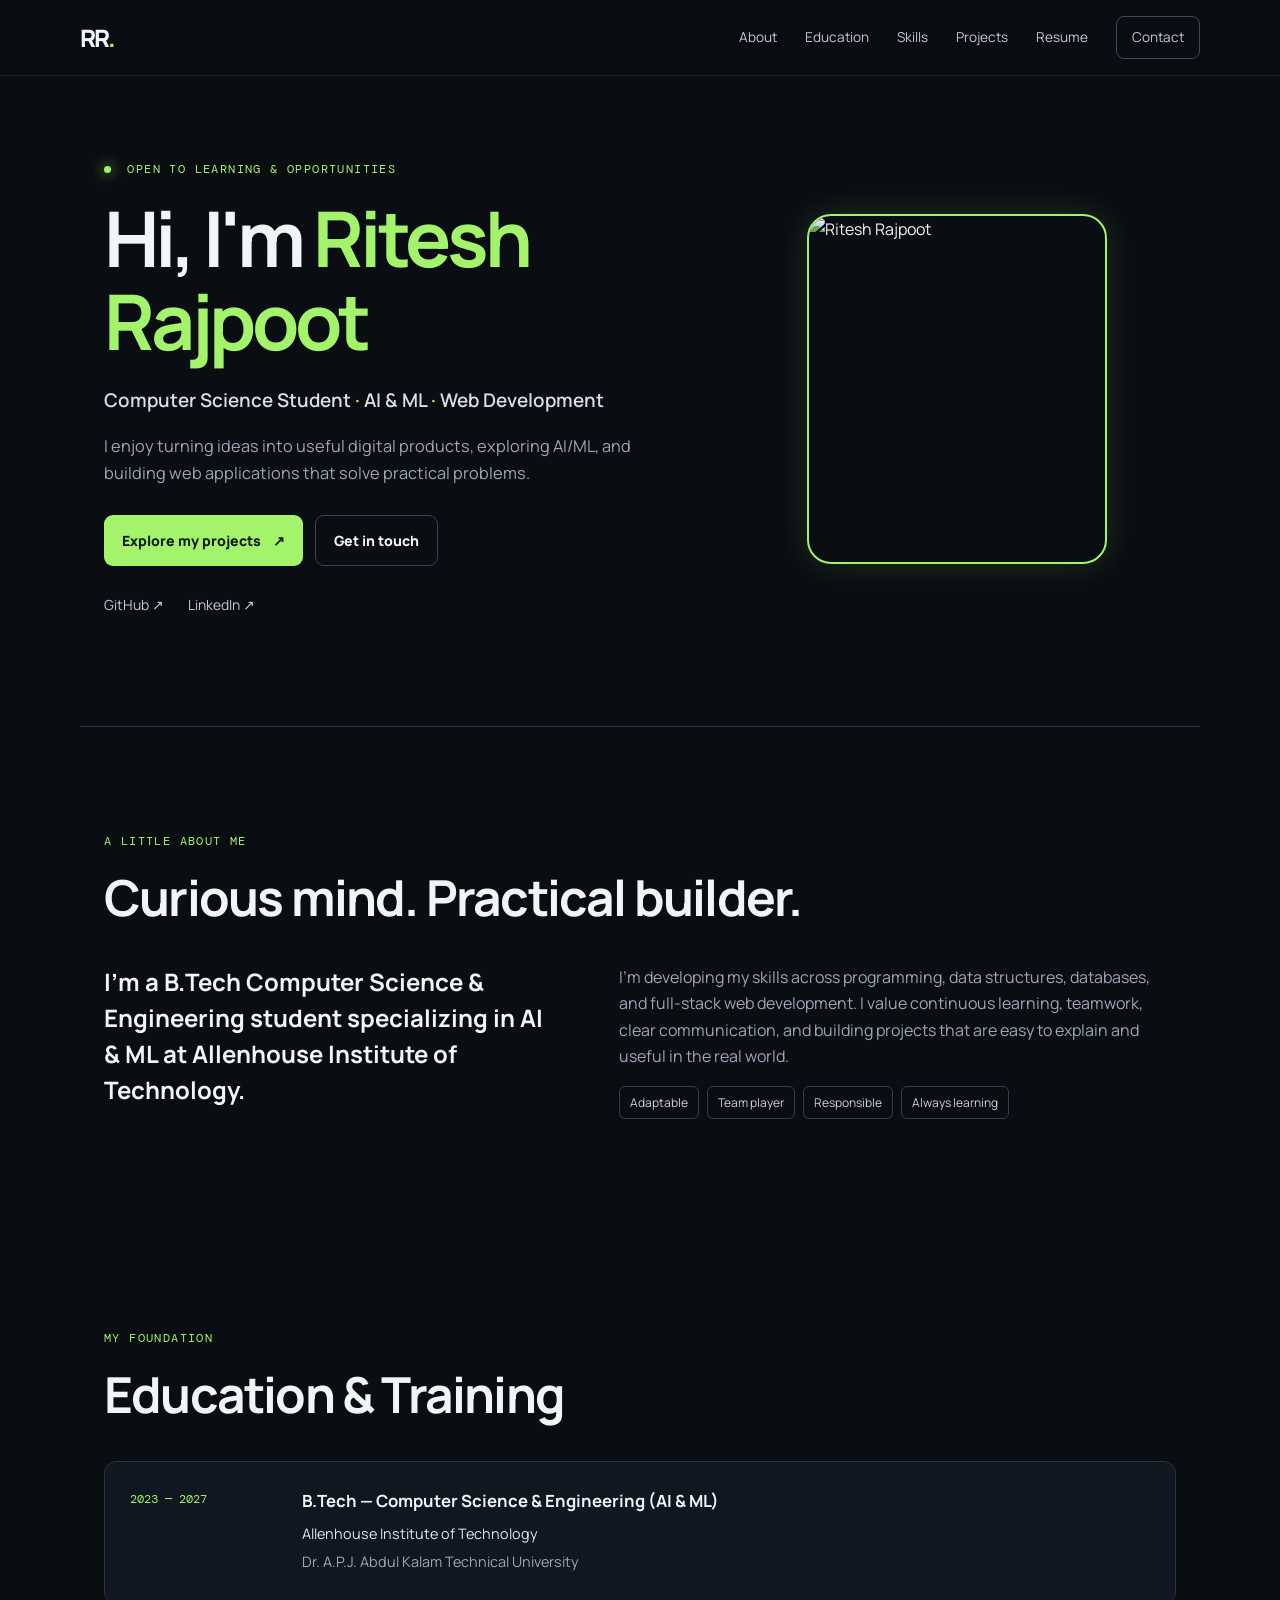
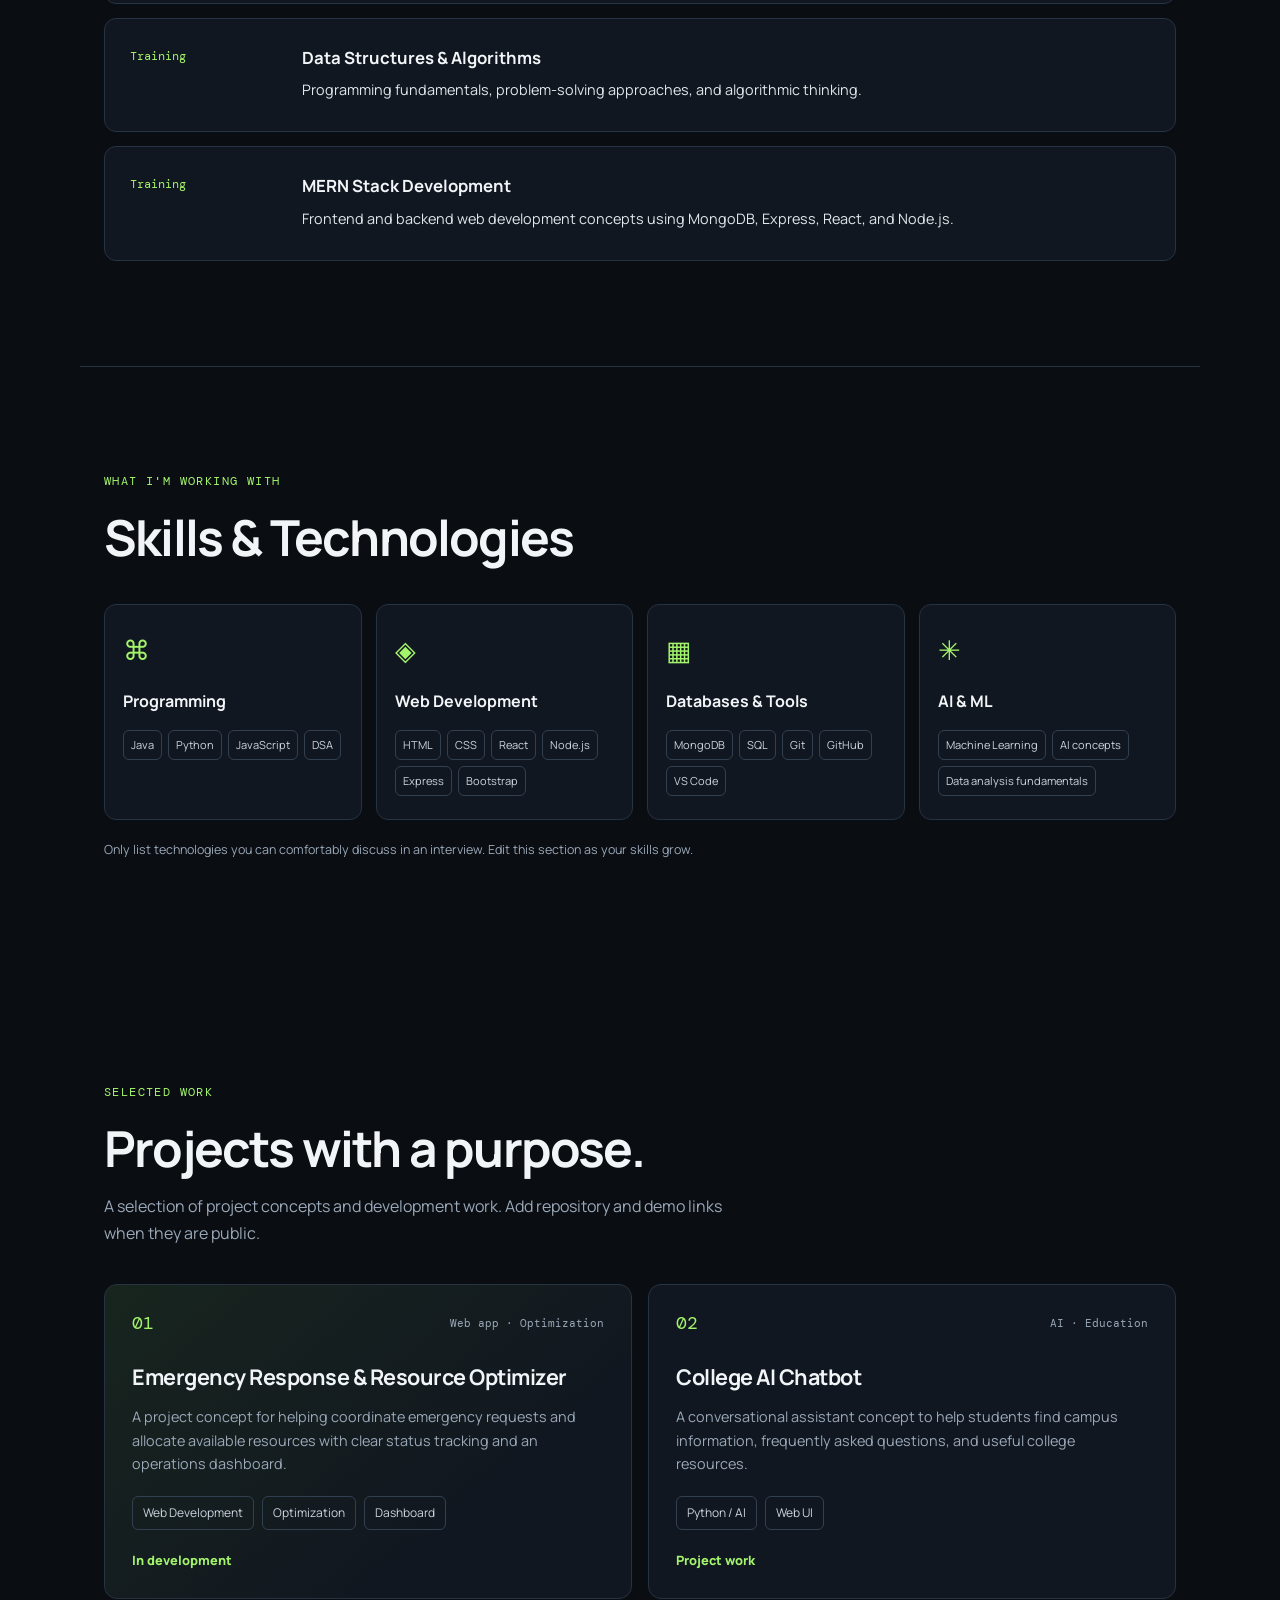
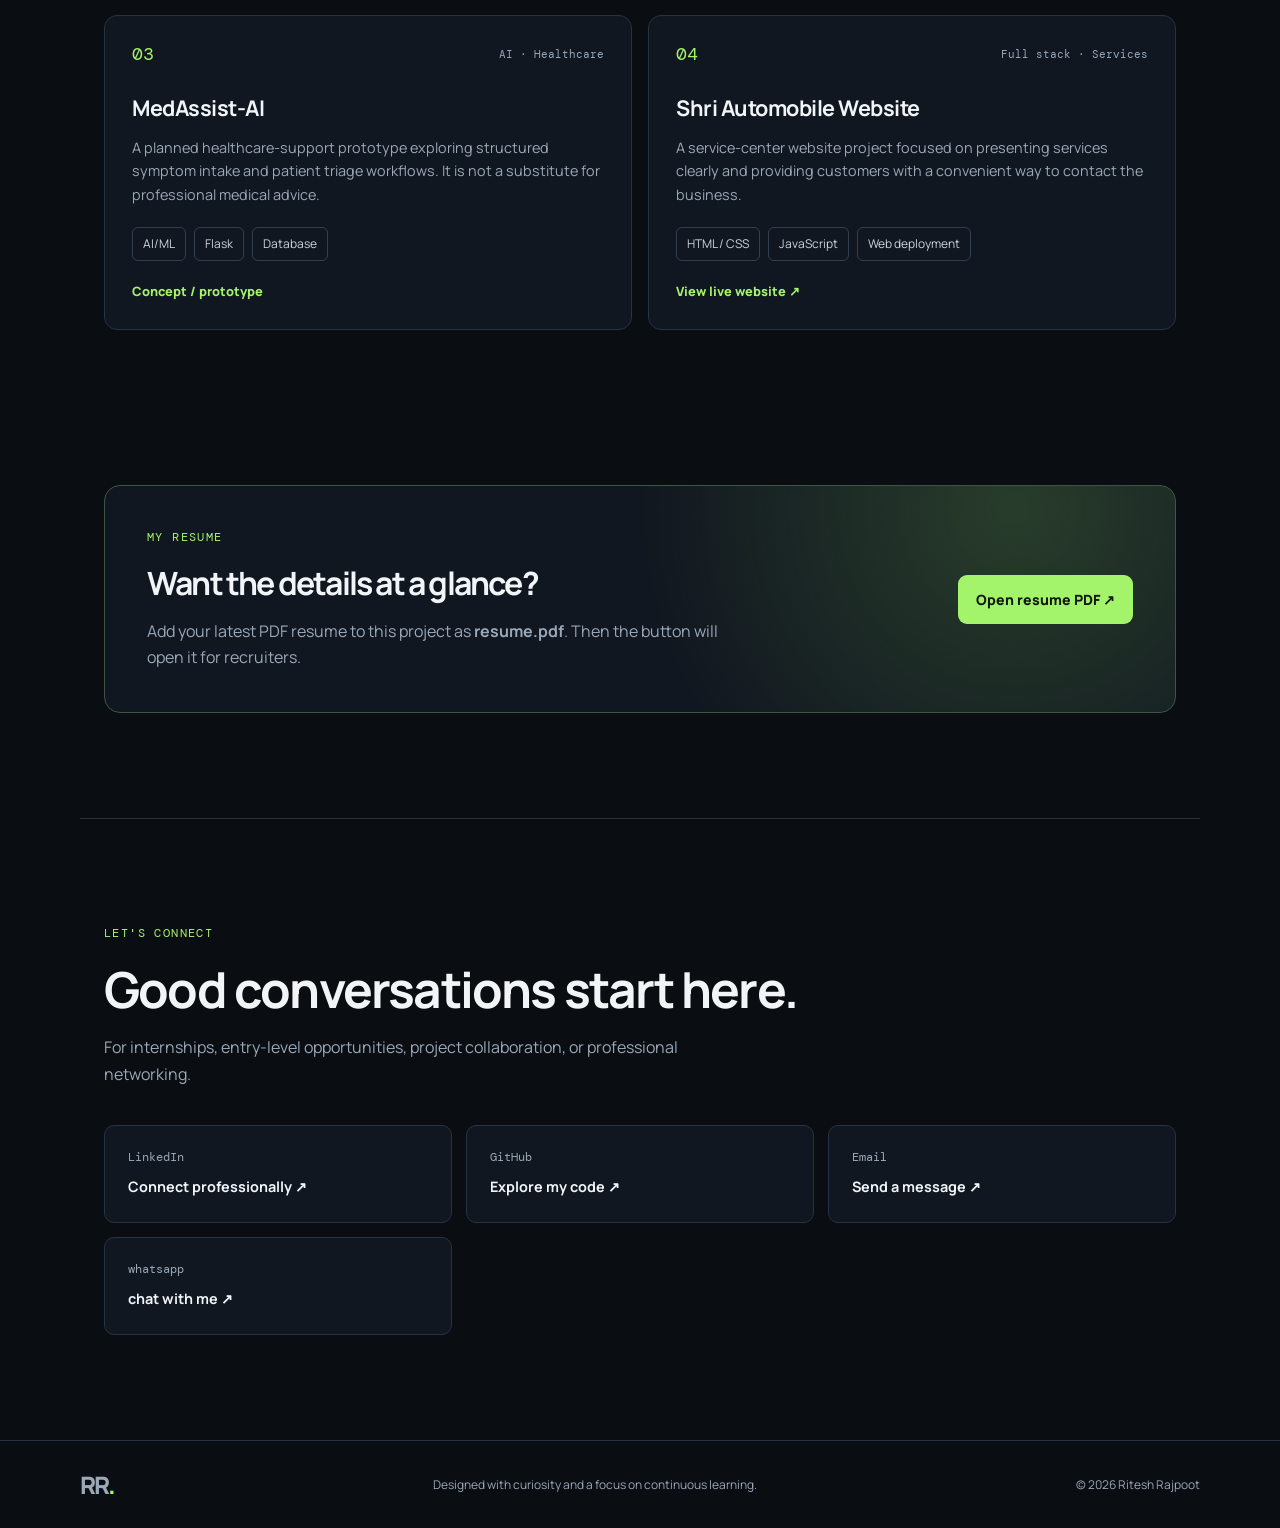
==== index.html @ 7dddfae7 "Add files via upload" ====
<!DOCTYPE html>
<html lang="en">
<head>
  <meta charset="UTF-8">
  <meta name="viewport" content="width=device-width, initial-scale=1.0">
  <meta name="description" content="Ritesh Rajpoot — Computer Science and Engineering student focused on AI & ML, web development, and practical software projects.">
  <meta name="author" content="Ritesh Rajpoot">
  <meta name="robots" content="index, follow">
  <meta property="og:title" content="Ritesh Rajpoot | Developer Portfolio">
  <meta property="og:description" content="Computer Science & Engineering student focused on AI & ML and full-stack development.">
  <meta property="og:type" content="website">
  <title>Ritesh Rajpoot | Developer Portfolio</title>
  <link rel="canonical" href="https://YOUR-PORTFOLIO-URL.vercel.app/">
  <link rel="stylesheet" href="style.css">
  <script type="application/ld+json">
  {
    "@context": "https://schema.org",
    "@type": "Person",
    "name": "Ritesh Rajpoot",
    "url": "https://YOUR-PORTFOLIO-URL.vercel.app/",
    "jobTitle": "Computer Science & Engineering Student",
    "sameAs": [
      "https://linkedin.com/in/ritesh-rajpoot-95ab202a9",
      "https://github.com/riteshrajpoot425"
    ],
    "alumniOf": {
      "@type": "CollegeOrUniversity",
      "name": "Allenhouse Institute of Technology"
    }
  }
  </script>
</head>
<body>
  <header class="site-header">
    <a class="brand" href="#home" aria-label="Ritesh Rajpoot home">RR<span>.</span></a>
    <button class="menu-toggle" id="menuToggle" aria-label="Toggle navigation" aria-expanded="false">☰</button>
    <nav id="nav">
      <a href="#about">About</a><a href="#education">Education</a><a href="#skills">Skills</a>
      <a href="#projects">Projects</a><a href="#resume">Resume</a><a href="#contact" class="nav-cta">Contact</a>
    </nav>
  </header>

  <main>
    <section class="hero section" id="home">
      <div class="hero-copy">
        <p class="eyebrow"><span class="status-dot"></span> OPEN TO LEARNING & OPPORTUNITIES</p>
        <h1>Hi, I'm <span>Ritesh Rajpoot</span></h1>
        <h2>Computer Science Student <em>·</em> AI & ML <em>·</em> Web Development</h2>
        <p class="intro">I enjoy turning ideas into useful digital products, exploring AI/ML, and building web applications that solve practical problems.</p>
        <div class="hero-actions">
          <a class="button primary" href="#projects">Explore my projects <span>↗</span></a>
          <a class="button secondary" href="#contact">Get in touch</a>
        </div>
        <div class="social-links">
          <a href="https://github.com/riteshrajpoot425" target="_blank" rel="noopener noreferrer">GitHub ↗</a>
          <a href="https://linkedin.com/in/ritesh-rajpoot-95ab202a9" target="_blank" rel="noopener noreferrer">LinkedIn ↗</a>
        </div>
      </div>
      <div class="hero-art">
  <img
    src="C:\Users\rites\OneDrive\Desktop\ritesh-personal-portfolio\ritesh-personal-portfolio\Professional Office Portrait.png"
    alt="Ritesh Rajpoot"
    class="profile-photo"
  >
</div>
    </section>

    <section class="section about-section" id="about">
      <div class="section-heading"><p class="eyebrow">A LITTLE ABOUT ME</p><h2>Curious mind. Practical builder.</h2></div>
      <div class="about-grid">
        <p class="about-lead">I'm a B.Tech Computer Science & Engineering student specializing in AI & ML at Allenhouse Institute of Technology.</p>
        <div class="about-detail">
          <p>I'm developing my skills across programming, data structures, databases, and full-stack web development. I value continuous learning, teamwork, clear communication, and building projects that are easy to explain and useful in the real world.</p>
          <div class="traits"><span>Adaptable</span><span>Team player</span><span>Responsible</span><span>Always learning</span></div>
        </div>
      </div>
    </section>

    <section class="section" id="education">
      <div class="section-heading"><p class="eyebrow">MY FOUNDATION</p><h2>Education & Training</h2></div>
      <div class="timeline">
        <article class="timeline-card"><div class="timeline-date">2023 — 2027</div><div><h3>B.Tech — Computer Science & Engineering (AI & ML)</h3><p class="muted">Allenhouse Institute of Technology</p><p>Dr. A.P.J. Abdul Kalam Technical University</p></div></article>
        <article class="timeline-card"><div class="timeline-date">Training</div><div><h3>Data Structures & Algorithms</h3><p class="muted">Programming fundamentals, problem-solving approaches, and algorithmic thinking.</p></div></article>
        <article class="timeline-card"><div class="timeline-date">Training</div><div><h3>MERN Stack Development</h3><p class="muted">Frontend and backend web development concepts using MongoDB, Express, React, and Node.js.</p></div></article>
      </div>
    </section>

    <section class="section skills-section" id="skills">
      <div class="section-heading"><p class="eyebrow">WHAT I'M WORKING WITH</p><h2>Skills & Technologies</h2></div>
      <div class="skill-groups">
        <article class="skill-card"><div class="skill-icon">⌘</div><h3>Programming</h3><div class="pills"><span>Java</span><span>Python</span><span>JavaScript</span><span>DSA</span></div></article>
        <article class="skill-card"><div class="skill-icon">◈</div><h3>Web Development</h3><div class="pills"><span>HTML</span><span>CSS</span><span>React</span><span>Node.js</span><span>Express</span><span>Bootstrap</span></div></article>
        <article class="skill-card"><div class="skill-icon">▦</div><h3>Databases & Tools</h3><div class="pills"><span>MongoDB</span><span>SQL</span><span>Git</span><span>GitHub</span><span>VS Code</span></div></article>
        <article class="skill-card"><div class="skill-icon">✳</div><h3>AI & ML</h3><div class="pills"><span>Machine Learning</span><span>AI concepts</span><span>Data analysis fundamentals</span></div></article>
      </div>
      <p class="small-note">Only list technologies you can comfortably discuss in an interview. Edit this section as your skills grow.</p>
    </section>

    <section class="section" id="projects">
      <div class="section-heading"><p class="eyebrow">SELECTED WORK</p><h2>Projects with a purpose.</h2><p class="section-subtitle">A selection of project concepts and development work. Add repository and demo links when they are public.</p></div>
      <div class="project-grid">
        <article class="project-card project-featured"><div class="project-top"><span class="project-number">01</span><span class="project-type">Web app · Optimization</span></div><h3>Emergency Response & Resource Optimizer</h3><p>A project concept for helping coordinate emergency requests and allocate available resources with clear status tracking and an operations dashboard.</p><div class="pills"><span>Web Development</span><span>Optimization</span><span>Dashboard</span></div><span class="project-link">In development</span></article>
        <article class="project-card"><div class="project-top"><span class="project-number">02</span><span class="project-type">AI · Education</span></div><h3>College AI Chatbot</h3><p>A conversational assistant concept to help students find campus information, frequently asked questions, and useful college resources.</p><div class="pills"><span>Python / AI</span><span>Web UI</span></div><span class="project-link">Project work</span></article>
        <article class="project-card"><div class="project-top"><span class="project-number">03</span><span class="project-type">AI · Healthcare</span></div><h3>MedAssist-AI</h3><p>A planned healthcare-support prototype exploring structured symptom intake and patient triage workflows. It is not a substitute for professional medical advice.</p><div class="pills"><span>AI/ML</span><span>Flask</span><span>Database</span></div><span class="project-link">Concept / prototype</span></article>
        <article class="project-card"><div class="project-top"><span class="project-number">04</span><span class="project-type">Full stack · Services</span></div><h3>Shri Automobile Website</h3><p>A service-center website project focused on presenting services clearly and providing customers with a convenient way to contact the business.</p><div class="pills"><span>HTML / CSS</span><span>JavaScript</span><span>Web deployment</span></div><a class="project-link" href="https://shri-automobile.vercel.app/" target="_blank" rel="noopener noreferrer">View live website ↗</a></article>
      </div>
    </section>

    <section class="section resume-section" id="resume">
      <div class="resume-panel"><div><p class="eyebrow">MY RESUME</p><h2>Want the details at a glance?</h2><p>Add your latest PDF resume to this project as <strong>resume.pdf</strong>. Then the button will open it for recruiters.</p></div><a class="button primary" href="C:\Users\rites\OneDrive\Desktop\ritesh-personal-portfolio\ritesh-personal-portfolio\Ritesh_Rajpoot_Resume (3).docx" target="_blank" rel="noopener noreferrer">Open resume PDF ↗</a></div>
    </section>

    <section class="section contact-section" id="contact">
      <div class="section-heading"><p class="eyebrow">LET'S CONNECT</p><h2>Good conversations start here.</h2><p class="section-subtitle">For internships, entry-level opportunities, project collaboration, or professional networking.</p></div>
      <div class="contact-links">
        <a href="https://linkedin.com/in/ritesh-rajpoot-95ab202a9" target="_blank" rel="noopener noreferrer"><span>LinkedIn</span><strong>Connect professionally ↗</strong></a>
        <a href="https://github.com/riteshrajpoot425" target="_blank" rel="noopener noreferrer"><span>GitHub</span><strong>Explore my code ↗</strong></a>
        <a href="mailto:riteshrajpoot425@gmail.com"><span>Email</span><strong>Send a message ↗</strong></a>
        <a href="https://web.whatsapp.com/"><span>whatsapp</span><strong>chat with me ↗</strong></a>
      </div>
    </section>
  </main>
  <footer><a class="brand" href="#home">RR<span>.</span></a><p>Designed with curiosity and a focus on continuous learning.</p><p>© <span id="year"></span> Ritesh Rajpoot</p></footer>
  <script src="script.js"></script>
</body>
</html>
---- style.css ----
@import url('https://fonts.googleapis.com/css2?family=DM+Mono:wght@400;500&family=Manrope:wght@400;500;600;700;800&display=swap');
:root{--bg:#0a0d12;--panel:#111720;--panel2:#151e29;--text:#f2f5f8;--muted:#9aa8b8;--line:#263342;--accent:#a3f36b;--accent2:#7be0c3;--max:1120px}
*{box-sizing:border-box}html{scroll-behavior:smooth;scroll-padding-top:88px}body{margin:0;background:var(--bg);color:var(--text);font-family:Manrope,Arial,sans-serif;line-height:1.65}a{color:inherit;text-decoration:none}.site-header{height:76px;padding:0 max(24px,calc((100% - var(--max))/2));display:flex;align-items:center;justify-content:space-between;border-bottom:1px solid rgba(255,255,255,.07);position:sticky;top:0;background:rgba(10,13,18,.88);backdrop-filter:blur(16px);z-index:10}.brand{font-size:1.5rem;font-weight:800;letter-spacing:-2px}.brand span{color:var(--accent)}nav{display:flex;align-items:center;gap:28px;font-size:.85rem;color:#c3ccd5}nav a:hover,.social-links a:hover{color:var(--accent)}.nav-cta{border:1px solid #3a4a5a;padding:9px 15px;border-radius:8px}.menu-toggle{display:none;background:none;color:white;border:0;font-size:1.5rem}.section{max-width:var(--max);margin:auto;padding:105px 24px}.hero{min-height:650px;display:grid;grid-template-columns:1.15fr .85fr;align-items:center;gap:40px;padding-top:80px}.eyebrow{font-family:'DM Mono',monospace;color:var(--accent);font-size:.72rem;letter-spacing:1.4px;margin:0 0 18px}.status-dot{display:inline-block;width:7px;height:7px;background:var(--accent);border-radius:50%;margin-right:8px;box-shadow:0 0 14px #a3f36b}.hero h1{font-size:clamp(2.7rem,6vw,5.25rem);line-height:1.08;letter-spacing:-4px;margin:0 0 22px}.hero h1 span{color:var(--accent)}.hero h2{font-size:1.18rem;line-height:1.6;font-weight:600;color:#d7e0e9;margin:0 0 18px}.hero h2 em{font-style:normal;color:var(--accent)}.intro{max-width:570px;color:var(--muted);font-size:1.02rem}.hero-actions{display:flex;gap:12px;flex-wrap:wrap;margin:28px 0}.button{display:inline-flex;align-items:center;justify-content:center;gap:12px;border-radius:9px;padding:13px 18px;font-weight:800;font-size:.88rem;transition:transform .2s,background .2s}.button:hover{transform:translateY(-2px)}.primary{background:var(--accent);color:#11180d}.secondary{border:1px solid #354353}.social-links{display:flex;gap:24px;color:#c3ccd5;font-size:.87rem}.hero-art{height:400px;position:relative;display:grid;place-items:center}.orbit{position:absolute;border:1px solid #293847;border-radius:50%;transform:rotate(-25deg)}.orbit-one{width:310px;height:310px}.orbit-two{width:420px;height:210px;border-color:#344b43;transform:rotate(42deg)}.core{width:190px;height:190px;border-radius:36% 64% 57% 43% / 41% 41% 59% 59%;background:radial-gradient(circle at 30% 25%,#293b34,#141f20 65%);border:1px solid #52715b;box-shadow:0 0 90px #a3f36b18;display:flex;flex-direction:column;align-items:center;justify-content:center;gap:8px;z-index:1}.core span{font-size:3.6rem;font-weight:800;letter-spacing:-6px;color:var(--accent)}.core small{font: .55rem 'DM Mono',monospace;color:#b9cbb7;letter-spacing:1px}.floating-chip{position:absolute;background:#17212b;border:1px solid #344453;border-radius:8px;padding:9px 12px;font: .67rem 'DM Mono',monospace;color:#dce7ed;box-shadow:0 12px 35px #0005}.chip-one{top:48px;left:8%}.chip-two{right:0;top:45%}.chip-three{bottom:45px;left:13%}.section-heading{margin-bottom:38px}.section-heading h2,.resume-panel h2{font-size:clamp(2rem,4vw,3.1rem);line-height:1.15;letter-spacing:-1.8px;margin:0 0 14px}.section-subtitle{color:var(--muted);max-width:650px}.about-section{border-top:1px solid var(--line)}.about-grid{display:grid;grid-template-columns:.9fr 1.1fr;gap:60px}.about-lead{font-size:1.5rem;line-height:1.5;font-weight:700;margin:0}.about-detail p{color:var(--muted);margin-top:0}.traits,.pills{display:flex;flex-wrap:wrap;gap:8px}.traits span,.pills span{font-size:.75rem;border:1px solid #314050;color:#cbd5de;padding:6px 10px;border-radius:6px}.timeline{display:grid;gap:14px}.timeline-card{display:grid;grid-template-columns:150px 1fr;gap:22px;padding:25px;background:var(--panel);border:1px solid var(--line);border-radius:12px}.timeline-date{font: .75rem 'DM Mono',monospace;color:var(--accent);padding-top:4px}.timeline-card h3{margin:0 0 7px;font-size:1.05rem}.timeline-card p{margin:4px 0;color:var(--muted);font-size:.9rem}.timeline-card .muted{color:#e0e7ec}.skills-section{border-top:1px solid var(--line)}.skill-groups{display:grid;grid-template-columns:repeat(4,1fr);gap:14px}.skill-card{padding:23px 18px;background:var(--panel);border:1px solid var(--line);border-radius:12px}.skill-icon{font-size:1.7rem;color:var(--accent);margin-bottom:15px}.skill-card h3{font-size:1rem;margin:0 0 16px}.skill-card .pills{gap:6px}.skill-card .pills span{font-size:.69rem;padding:5px 7px}.small-note{font-size:.78rem;color:var(--muted);margin-top:20px}.project-grid{display:grid;grid-template-columns:repeat(2,1fr);gap:16px}.project-card{background:var(--panel);border:1px solid var(--line);padding:27px;border-radius:13px;display:flex;flex-direction:column;align-items:flex-start;min-height:300px;transition:border-color .2s,transform .2s}.project-card:hover{border-color:#617e61;transform:translateY(-3px)}.project-featured{background:linear-gradient(140deg,#18251e,#111720 70%)}.project-top{display:flex;justify-content:space-between;align-items:center;width:100%;gap:10px;margin-bottom:25px}.project-number{font:1.1rem 'DM Mono',monospace;color:var(--accent)}.project-type{font: .67rem 'DM Mono',monospace;color:var(--muted);text-align:right}.project-card h3{font-size:1.35rem;letter-spacing:-.5px;margin:0 0 10px}.project-card p{font-size:.9rem;color:var(--muted);margin:0 0 20px}.project-card .pills{margin-top:auto}.project-link{font-size:.8rem;font-weight:800;color:var(--accent);margin-top:20px}.resume-section{padding-top:50px}.resume-panel{padding:42px;display:flex;align-items:center;justify-content:space-between;gap:30px;border:1px solid #3d5644;border-radius:16px;background:radial-gradient(circle at 85% 10%,#283d2b 0,transparent 40%),#111720}.resume-panel h2{font-size:2rem}.resume-panel p:not(.eyebrow){max-width:610px;color:var(--muted);margin-bottom:0}.resume-panel .button{flex-shrink:0}.contact-section{border-top:1px solid var(--line)}.contact-links{display:grid;grid-template-columns:repeat(3,1fr);gap:14px}.contact-links a{padding:23px;background:var(--panel);border:1px solid var(--line);border-radius:10px;display:flex;flex-direction:column;gap:10px}.contact-links a:hover{border-color:var(--accent)}.contact-links span{font: .75rem 'DM Mono',monospace;color:var(--muted)}.contact-links strong{font-size:.9rem}footer{border-top:1px solid var(--line);padding:24px max(24px,calc((100% - var(--max))/2));display:flex;align-items:center;justify-content:space-between;gap:18px;color:var(--muted);font-size:.75rem}footer p{margin:0}
@media(max-width:850px){.hero{grid-template-columns:1fr;gap:0;padding-top:70px}.hero-art{height:330px;max-width:500px;width:100%;margin:0 auto}.orbit-one{width:250px;height:250px}.orbit-two{width:340px;height:170px}.skill-groups{grid-template-columns:repeat(2,1fr)}.about-grid{gap:28px}.resume-panel{align-items:flex-start;flex-direction:column}}
@media(max-width:620px){.site-header{height:66px}.menu-toggle{display:block}nav{display:none;position:absolute;top:65px;left:0;right:0;padding:20px 24px;background:#0d1219;border-bottom:1px solid var(--line);flex-direction:column;align-items:flex-start;gap:18px}nav.open{display:flex}.section{padding:76px 20px}.hero{padding-top:60px;min-height:auto}.hero h1{letter-spacing:-2.5px}.hero-art{transform:scale(.88);margin:-10px auto;height:290px}.about-grid{grid-template-columns:1fr;gap:20px}.timeline-card{grid-template-columns:1fr;gap:7px;padding:20px}.project-grid{grid-template-columns:1fr}.skill-groups{grid-template-columns:1fr 1fr}.skill-card{padding:18px 13px}.contact-links{grid-template-columns:1fr}.resume-panel{padding:27px 22px}.resume-panel h2{font-size:1.7rem}footer{flex-wrap:wrap}footer p{width:100%}}
@media(prefers-reduced-motion:reduce){html{scroll-behavior:auto}*,*::before,*::after{transition:none!important}}
.hero-art {
  display: flex;
  justify-content: center;
  align-items: center;
}

.profile-photo {
  width: 300px;
  height: 350px;
  object-fit: cover;
  object-position: center;
  border-radius: 24px;
  border: 2px solid #a3f36b;
  box-shadow: 0 0 35px rgba(163, 243, 107, 0.15);
}

@media (max-width: 620px) {
  .profile-photo {
    width: 240px;
    height: 290px;
  }
}
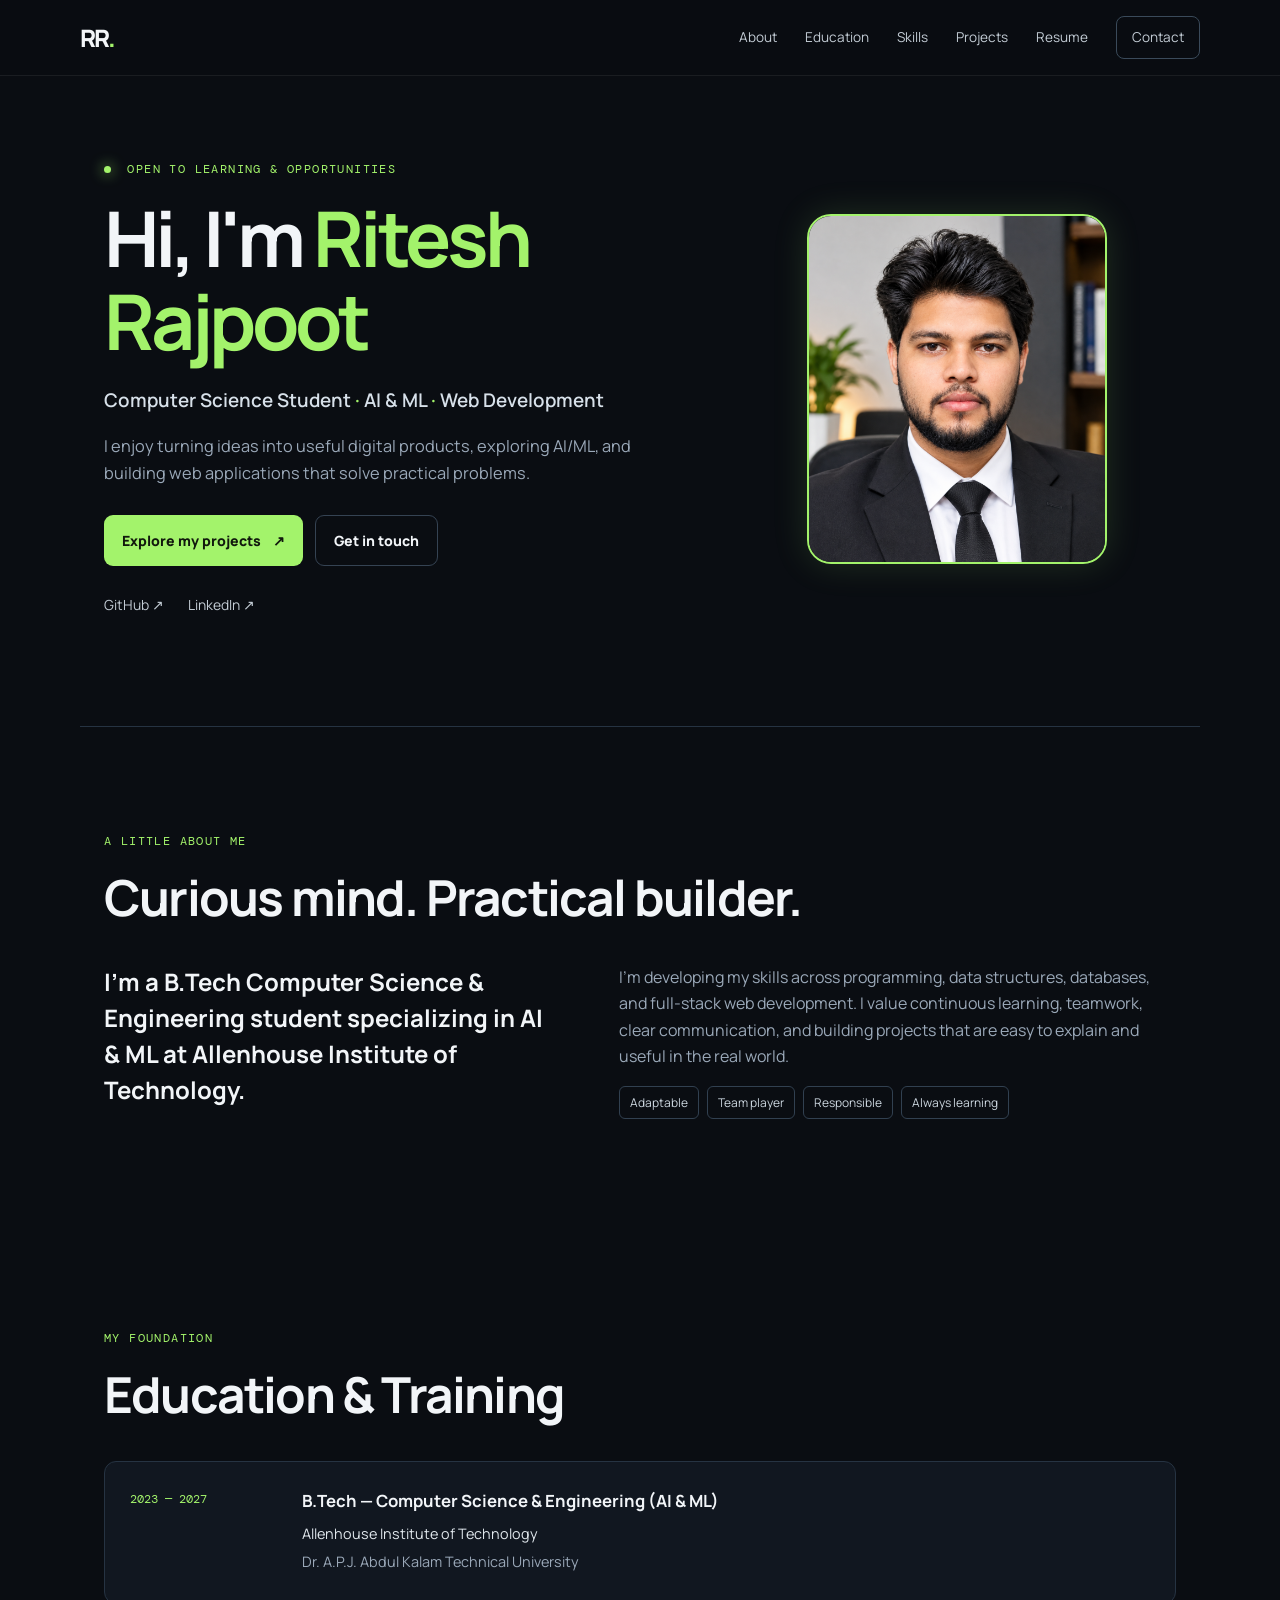
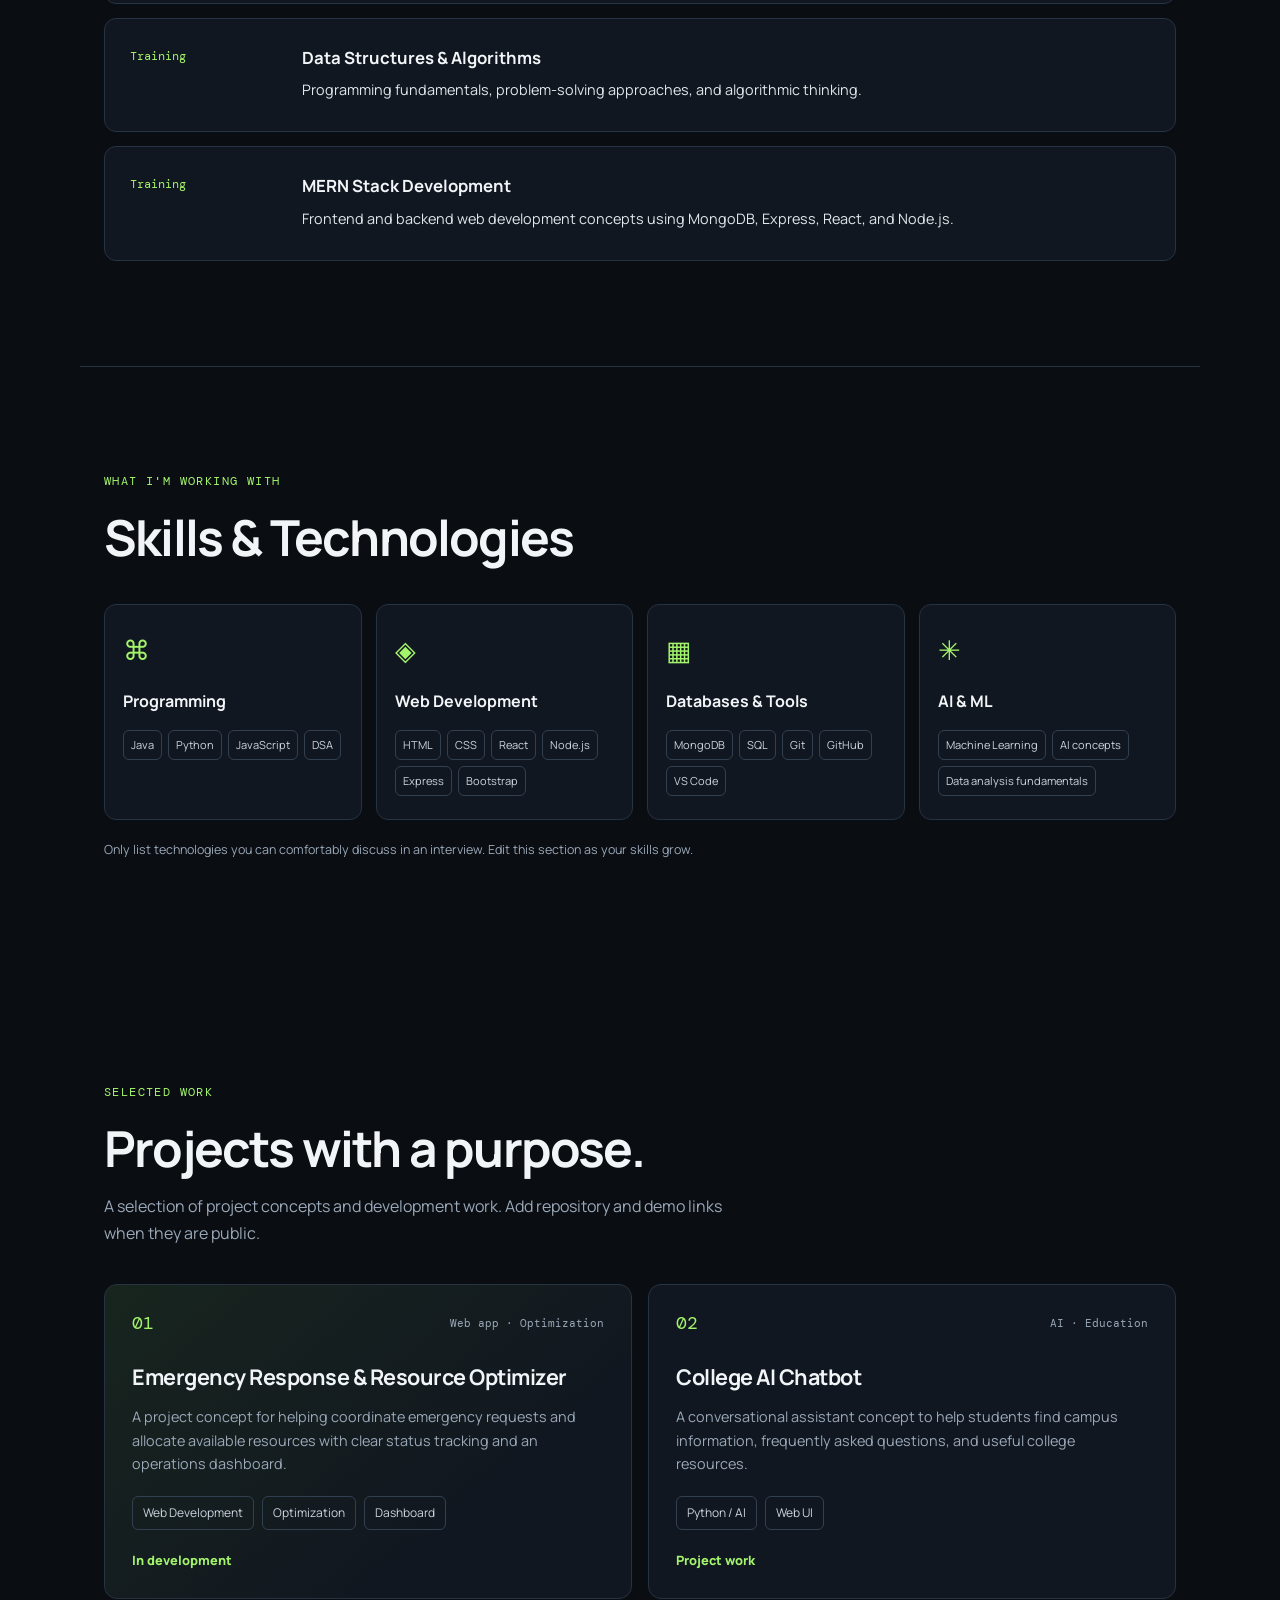
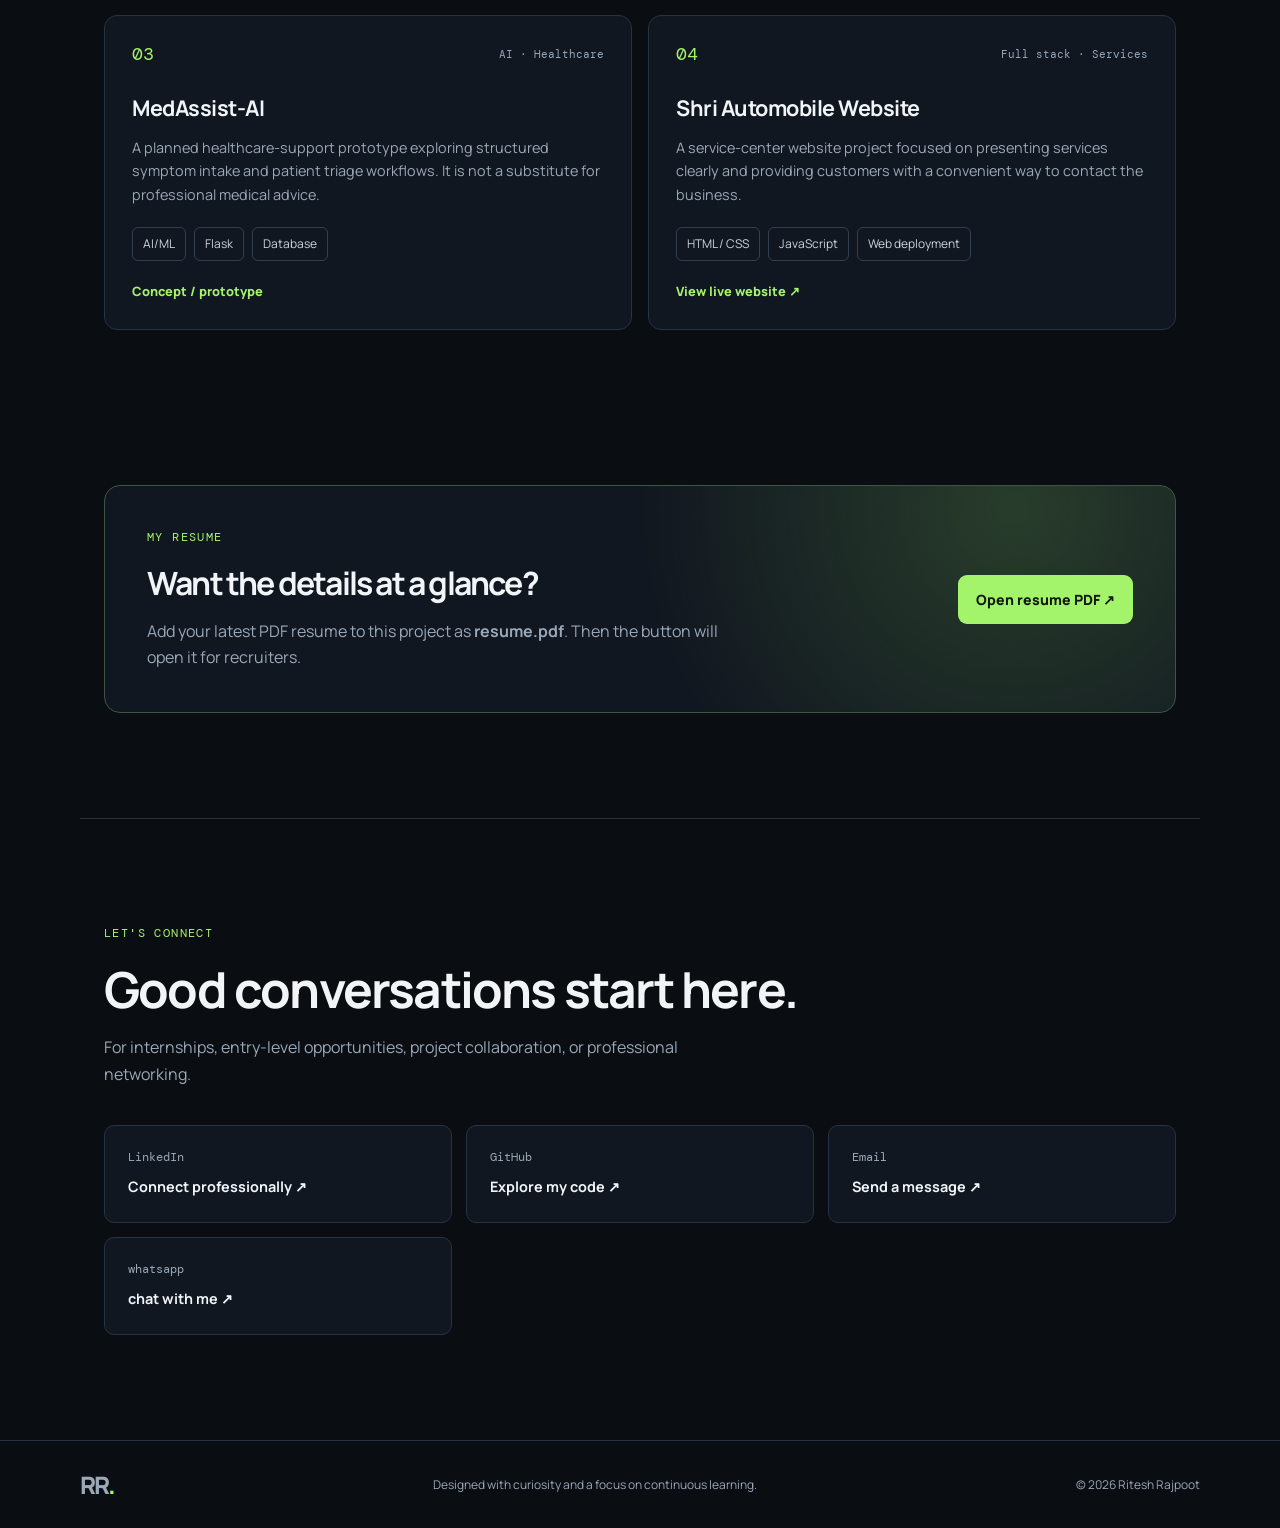
==== commit 52985509: "Update index.html" ====
--- a/index.html
+++ b/index.html
@@ -58,7 +58,7 @@
       </div>
       <div class="hero-art">
   <img
-    src="C:\Users\rites\OneDrive\Desktop\ritesh-personal-portfolio\ritesh-personal-portfolio\Professional Office Portrait.png"
+   src="./Professional%20Office%20Portrait.png"
     alt="Ritesh Rajpoot"
     class="profile-photo"
   >
@@ -123,4 +123,4 @@
   <footer><a class="brand" href="#home">RR<span>.</span></a><p>Designed with curiosity and a focus on continuous learning.</p><p>© <span id="year"></span> Ritesh Rajpoot</p></footer>
   <script src="script.js"></script>
 </body>
-</html>+</html>
